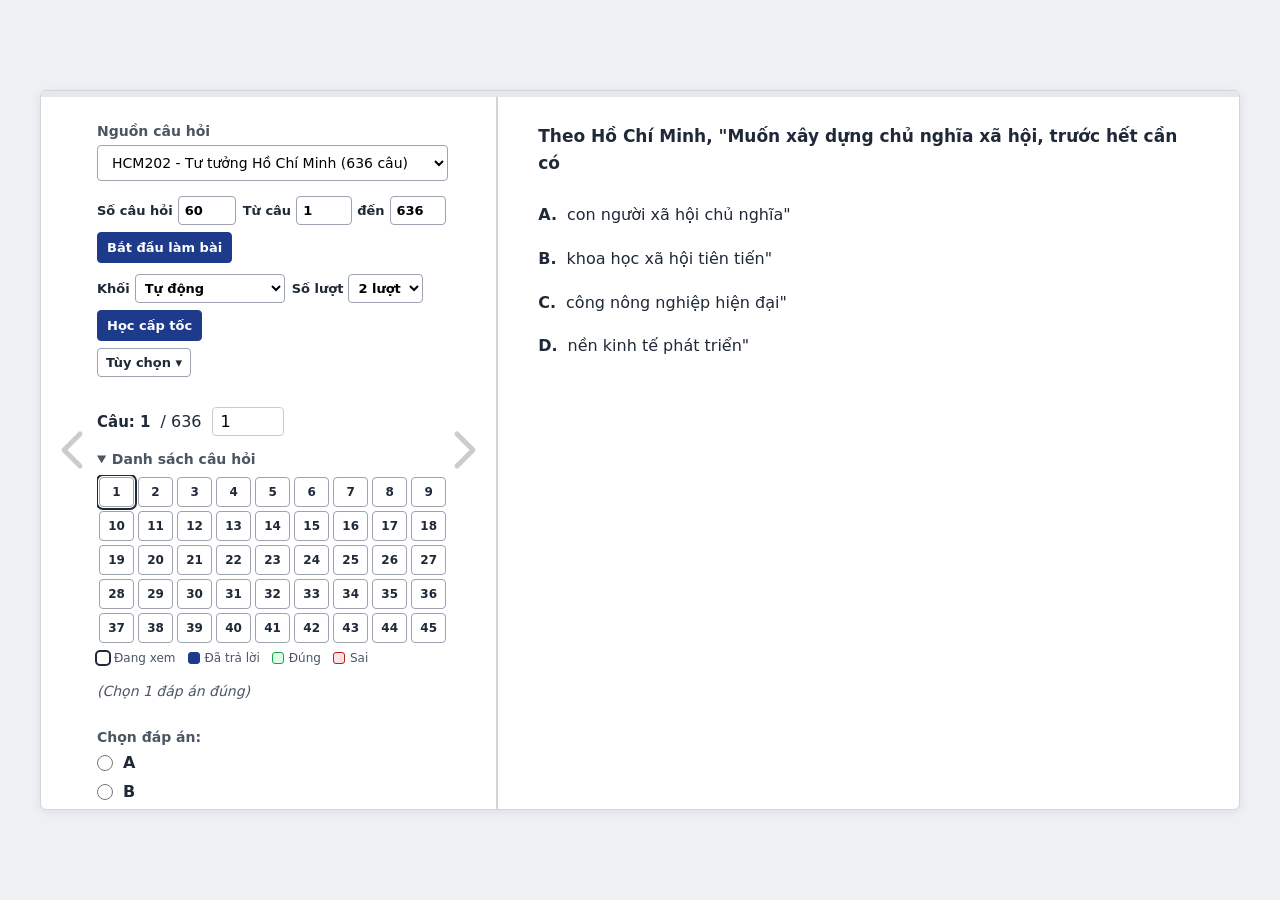
==== index.html @ 564afc1a "fix: recheck MLN131 against the textbook, clean up typos - 3 answers corrected (working class econom" ====
<!doctype html>
<html lang="vi">
<head>
  <meta charset="UTF-8">
  <meta name="viewport" content="width=device-width, initial-scale=1.0">
  <link rel="icon" href="favicon.svg" type="image/svg+xml">
  <meta name="description" content="Hệ thống ôn tập và thi thử trắc nghiệm các môn Lý luận chính trị.">
  <title>Ôn tập trắc nghiệm Lý luận chính trị</title>
  <link rel="stylesheet" href="styles.css?v=c597a8c64cdb">
  <script src="sources.js?v=d8e54067b024" defer></script>
  <script src="app.js?v=4b1b5e78c3e7" type="module"></script>
</head>
<body>
  <main id="quizContainer" class="quiz-container" aria-label="Hệ thống ôn tập trắc nghiệm Lý luận chính trị">
    <div class="progress-track" aria-label="Tiến độ làm bài">
      <div id="progressBar" class="progress-bar" role="progressbar" aria-valuemin="0" aria-valuemax="100" aria-valuenow="0"></div>
    </div>
    <button class="nav-btn prev-btn" id="prevBtn" type="button" aria-label="Câu trước">
      <svg class="nav-icon" viewBox="0 0 24 24" fill="none" stroke="currentColor" stroke-linecap="round" stroke-linejoin="round" stroke-width="2.5" aria-hidden="true"><path d="m14.5 4-8 8 8 8" /></svg>
    </button>

    <section class="left-panel" aria-label="Trả lời câu hỏi">
      <div class="source-container">
        <label class="source-label" for="sourceSelect">Nguồn câu hỏi</label>
        <select id="sourceSelect" class="source-select" aria-label="Chọn nguồn câu hỏi"></select>
      </div>

      <div class="exam-actions" aria-label="Chế độ thi">
        <label id="examCountControl" class="exam-count-control" for="examCountInput">
          Số câu hỏi
          <input id="examCountInput" type="number" min="1" step="1" value="60" inputmode="numeric" aria-label="Số câu hỏi của bài thi thử">
        </label>
        <label id="examRangeControl" class="exam-count-control" for="examFromInput">
          Từ câu
          <input id="examFromInput" type="number" min="1" step="1" inputmode="numeric" aria-label="Từ câu số">
          đến
          <input id="examToInput" type="number" min="1" step="1" inputmode="numeric" aria-label="Đến câu số">
        </label>
        <button id="startExamBtn" class="exam-btn" type="button">Bắt đầu làm bài</button>
        <button id="submitExamBtn" class="exam-btn exam-btn-submit" type="button" hidden>Nộp bài</button>
        <button id="exitExamBtn" class="exam-btn exam-btn-exit" type="button" hidden>Kết thúc bài thi</button>
      </div>

      <div id="rushControls" class="rush-actions" aria-label="Chế độ học cấp tốc">
        <label id="rushBlockControl" class="exam-count-control" for="rushBlockSelect">
          Khối
          <select id="rushBlockSelect" class="rush-block-select" aria-label="Chọn khối câu hỏi"></select>
        </label>
        <label id="rushPassesControl" class="exam-count-control" for="rushPassesSelect">
          Số lượt
          <select id="rushPassesSelect" class="rush-block-select" aria-label="Chọn số lượt học mỗi khối">
            <option value="2">2 lượt</option>
            <option value="1">1 lượt</option>
          </select>
        </label>
        <button id="startRushBtn" class="exam-btn" type="button">Học cấp tốc</button>
        <button id="exitRushBtn" class="exam-btn exam-btn-exit" type="button" hidden>Tạm dừng học cấp tốc</button>
      </div>
      <p id="rushStatus" class="rush-status" hidden></p>

      <details class="practice-options-menu">
        <summary>Tùy chọn</summary>
        <div class="practice-options-list">
          <button id="shuffleOptionsBtn" class="shuffle-options-btn" type="button" aria-pressed="false">Đảo thứ tự đáp án: Tắt</button>
          <button id="reshuffleOptionsBtn" class="shuffle-options-btn" type="button" hidden>Đảo lại thứ tự đáp án</button>
          <button id="retryIncorrectBtn" class="practice-btn practice-only" type="button">Làm lại câu sai</button>
          <button id="resetSourceBtn" class="practice-btn practice-btn-danger practice-only" type="button">Đặt lại toàn bộ tiến độ</button>
          <button id="resetRushBtn" class="practice-btn practice-btn-danger practice-only" type="button">Đặt lại tiến độ học cấp tốc</button>
        </div>
      </details>

      <div class="practice-actions" aria-label="Tùy chọn luyện tập">
        <button id="showAllBtn" class="practice-btn practice-btn-secondary" type="button" hidden>Quay lại toàn bộ câu hỏi</button>
      </div>
      <p id="practiceModeDisplay" class="practice-mode" hidden></p>

      <div class="jump-container">
        <span class="question-number-text" id="qNumberDisplay">Câu: 1</span>
        <span>/ <span id="totalQuestionsDisplay">0</span></span>
        <label class="sr-only" for="jumpInput">Đi tới câu</label>
        <input id="jumpInput" class="jump-input" type="number" placeholder="Đến câu" min="1" inputmode="numeric">
      </div>

      <details class="question-map" id="questionMapPanel" open>
        <summary>Danh sách câu hỏi</summary>
        <div class="question-map-grid" id="questionMap" role="group" aria-label="Danh sách câu hỏi"></div>
        <ul class="question-map-legend" aria-label="Chú thích">
          <li><span class="legend-swatch is-current"></span>Đang xem</li>
          <li><span class="legend-swatch is-answered"></span>Đã trả lời</li>
          <li><span class="legend-swatch is-correct"></span>Đúng</li>
          <li><span class="legend-swatch is-incorrect"></span>Sai</li>
        </ul>
      </details>

      <p class="instruction-text" id="instructionDisplay">(Chọn 1 đáp án đúng)</p>
      <div class="answer-section" id="dynamicAnswers" aria-label="Các đáp án"></div>

      <button class="nav-btn next-btn" id="nextBtn" type="button" aria-label="Câu sau">
        <svg class="nav-icon" viewBox="0 0 24 24" fill="none" stroke="currentColor" stroke-linecap="round" stroke-linejoin="round" stroke-width="2.5" aria-hidden="true"><path d="m14.5 4-8 8 8 8" /></svg>
      </button>
    </section>

    <div class="divider" aria-hidden="true"></div>

    <section class="right-panel" aria-label="Nội dung câu hỏi">
      <div class="question-content-text" id="qContentDisplay"></div>
      <div class="options-container" id="dynamicOptions"></div>
      <section id="resultBox" class="result-container" aria-live="polite" hidden>
        <div id="resultStatus" class="result-status"></div>
        <div id="correctAnswerDisplay" class="result-answer"></div>
        <div id="explanationDisplay" class="explanation"></div>
        <button id="rushContinueBtn" class="exam-btn rush-continue-btn" type="button" hidden>Tiếp tục</button>
      </section>
    </section>

  </main>

  <div id="examResultModal" class="modal-backdrop" hidden>
    <section class="exam-modal" role="dialog" aria-modal="true" aria-labelledby="examModalTitle" aria-describedby="examModalSummary">
      <div class="exam-modal-icon" aria-hidden="true">✓</div>
      <h2 id="examModalTitle" class="exam-modal-title">Kết quả bài thi</h2>
      <p id="examModalScore" class="exam-modal-score"></p>
      <p id="examModalSummary" class="exam-modal-summary"></p>
      <p id="examModalMessage" class="exam-modal-message"></p>
      <div class="exam-modal-actions">
        <button id="retryExamBtn" class="exam-btn exam-btn-retry" type="button">Làm lại câu sai</button>
        <button id="retakeExamBtn" class="exam-btn exam-btn-retake" type="button">Làm lại đề này</button>
        <button id="newExamBtn" class="exam-btn exam-btn-new" type="button">Làm đề mới</button>
        <button id="exitExamModalBtn" class="exam-btn exam-btn-exit" type="button">Kết thúc bài thi</button>
      </div>
    </section>
  </div>

  <div id="examConfirmModal" class="modal-backdrop" hidden>
    <section class="exam-modal exam-confirm-modal" role="dialog" aria-modal="true" aria-labelledby="examConfirmTitle" aria-describedby="examConfirmMessage">
      <h2 id="examConfirmTitle" class="exam-modal-title">Xác nhận</h2>
      <p id="examConfirmMessage" class="exam-modal-message"></p>
      <div class="exam-modal-actions">
        <button id="cancelExamConfirmBtn" class="exam-btn exam-btn-retake" type="button">Quay lại làm bài</button>
        <button id="acceptExamConfirmBtn" class="exam-btn exam-btn-submit" type="button">Xác nhận</button>
      </div>
    </section>
  </div>
</body>
</html>
---- styles.css ----
:root {
  color-scheme: light;
  font-family: 'Segoe UI', system-ui, -apple-system, Roboto, Arial, sans-serif;
  --ink: #1f2937;
  --muted: #4b5563;
  --line: #d1d5db;
  --accent: #1e3a8a;
  --accent-soft: #eff3fb;
}

* { box-sizing: border-box; }

[hidden] { display: none !important; }

body {
  min-height: 100vh;
  margin: 0;
  padding: 20px;
  display: flex;
  justify-content: center;
  align-items: center;
  color: var(--ink);
  background: #eef0f4;
}

button, input, select { font: inherit; }

.quiz-container {
  position: relative;
  display: flex;
  width: min(1200px, 100%);
  min-height: 600px;
  height: 80vh;
  overflow: hidden;
  background: #fff;
  border: 1px solid var(--line);
  border-radius: 6px;
  box-shadow: 0 2px 10px rgb(15 23 42 / 8%);
}

.progress-track {
  position: absolute;
  z-index: 3;
  top: 0;
  right: 0;
  left: 0;
  height: 6px;
  overflow: hidden;
  background: #e5e7eb;
}

.progress-bar {
  position: relative;
  height: 100%;
  width: 0;
  overflow: hidden;
  background: var(--accent);
  transition: width .35s ease;
}

.left-panel {
  position: relative;
  width: 38%;
  min-width: 320px;
  padding: 32px 48px 20px 56px;
  overflow-x: hidden;
  overflow-y: auto;
}

.right-panel {
  flex: 1;
  min-width: 0;
  padding: 32px 56px 20px 40px;
  overflow-y: auto;
}

.divider {
  width: 2px;
  flex: 0 0 2px;
  background: var(--line);
}

.nav-btn {
  position: absolute;
  z-index: 1;
  top: 50%;
  transform: translateY(-50%);
  padding: 0;
  border: 0;
  background: transparent;
  color: #ccc;
  cursor: pointer;
  transition: color .2s ease;
}

.nav-icon {
  display: block;
  width: 3rem;
  height: 3rem;
  fill: none;
  stroke: currentColor;
  stroke-linecap: round;
  stroke-linejoin: round;
  stroke-width: 2.5;
}

.nav-btn:hover:not(:disabled), .nav-btn:focus-visible { color: #888; }
.nav-btn:disabled { color: #eee; cursor: not-allowed; }
.prev-btn { left: 10px; }
.next-btn {
  right: 10px;
}
.next-btn .nav-icon { transform: scaleX(-1); }

.source-container { margin-bottom: 15px; }
.source-label { display: block; margin-bottom: 6px; font-size: 14px; font-weight: 600; color: var(--muted); }

.source-select {
  width: 100%;
  padding: 8px 10px;
  border: 1px solid #9ca3af;
  border-radius: 4px;
  background: #fff;
  font-size: 14px;
}

.source-select:disabled { color: #4b5563; background: #f3f4f6; cursor: not-allowed; }

.exam-actions { display: flex; flex-wrap: wrap; gap: 7px; margin-bottom: 15px; }
.exam-count-control {
  display: flex;
  align-items: center;
  gap: 5px;
  color: var(--ink);
  font-size: 13px;
  font-weight: 600;
  flex-wrap: wrap;
}
.exam-count-control input {
  width: 58px;
  padding: 6px;
  border: 1px solid #9ca3af;
  border-radius: 4px;
  font: inherit;
}
#examRangeControl input { width: 56px; }
.exam-count-control input:disabled { color: #6b7280; background: #f3f4f6; }

.exam-btn {
  padding: 7px 9px;
  border: 1px solid var(--accent);
  border-radius: 4px;
  background: var(--accent);
  color: #fff;
  font-size: 13px;
  font-weight: 600;
  cursor: pointer;
}

.exam-btn:hover:not(:disabled), .exam-btn:focus-visible { background: #172e6e; }
.exam-btn:disabled { opacity: .5; cursor: not-allowed; }
.exam-btn-submit { color: #fff; background: var(--accent); border-color: var(--accent); }
.exam-btn-retry, .exam-btn-retake, .exam-btn-new { color: var(--accent); background: #fff; border-color: var(--accent); }
.exam-btn-retry:hover:not(:disabled), .exam-btn-retake:hover:not(:disabled), .exam-btn-new:hover:not(:disabled),
.exam-btn-retry:focus-visible, .exam-btn-retake:focus-visible, .exam-btn-new:focus-visible { background: var(--accent-soft); }
.exam-btn-exit { color: #991b1b; background: #fff; border-color: #b91c1c; }
.exam-btn-exit:hover:not(:disabled), .exam-btn-exit:focus-visible { background: #fef2f2; }

.exam-mode .exam-btn-submit,
.exam-mode .exam-actions > .exam-btn-exit {
  position: absolute;
  z-index: 4;
  bottom: 18px;
  min-width: 108px;
  padding: 9px 13px;
  box-shadow: 0 2px 8px rgb(0 0 0 / 14%);
}

.exam-mode .exam-btn-submit { right: 18px; }
.exam-mode .exam-actions > .exam-btn-exit { left: 18px; }

/* Máy tính: hai nút nằm trong thanh dính ở đáy cột trái, không đè lên đáp án. */
@media (min-width: 721px) {
  .exam-mode .left-panel { display: flex; flex-direction: column; padding-bottom: 0; }
  .exam-mode .left-panel > * { flex-shrink: 0; }
  .exam-mode .exam-actions {
    position: sticky;
    bottom: 0;
    z-index: 4;
    order: 99;
    display: flex;
    justify-content: space-between;
    margin: auto -48px 0 -56px;
    padding: 10px 48px 12px 56px;
    background: #fff;
    border-top: 1px solid var(--line);
  }
  .exam-mode .exam-btn-submit,
  .exam-mode .exam-actions > .exam-btn-exit { position: static; box-shadow: none; }
  .exam-mode .exam-actions > .exam-btn-exit { order: 1; }
  .exam-mode .exam-btn-submit { order: 2; }
}

.exam-mode .practice-actions,
.exam-mode .jump-container,
.exam-mode .rush-actions { display: none; }
.exam-mode .practice-only { display: none; }

/* Trong lúc thi, nguồn câu hỏi đã bị khóa; thu gọn cột trái để đáp án hiện đủ mà không phải cuộn. */
@media (min-width: 721px) {
  .exam-mode .source-container { display: none; }
  .exam-mode .question-map-grid { max-height: 124px; }
}

.exam-mode .question-content-text { margin-top: 4px; }

.modal-backdrop {
  position: fixed;
  z-index: 50;
  inset: 0;
  display: grid;
  place-items: center;
  padding: 20px;
  background: rgb(15 23 42 / 58%);
  backdrop-filter: blur(3px);
}

.modal-backdrop[hidden] { display: none; }

.exam-modal {
  width: min(440px, 100%);
  padding: 28px;
  border: 1px solid #d1d5db;
  border-radius: 8px;
  background: #fff;
  box-shadow: 0 24px 70px rgb(0 0 0 / 28%);
  text-align: center;
  animation: modal-enter .22s ease-out;
}

.exam-modal-icon {
  display: grid;
  place-items: center;
  width: 52px;
  height: 52px;
  margin: 0 auto 14px;
  border-radius: 50%;
  color: #fff;
  background: var(--accent);
  font-size: 28px;
  font-weight: 700;
}

.exam-modal-title { margin: 0 0 8px; color: #111827; font-size: 22px; }
.exam-modal-score { margin: 0 0 8px; color: var(--accent); font-size: 30px; font-weight: 700; }
.exam-modal-summary { margin: 0 0 8px; color: #374151; font-weight: 700; }
.exam-modal-message { margin: 0 0 20px; color: #6b7280; font-size: 14px; line-height: 1.5; }
.exam-modal-actions { display: flex; justify-content: center; flex-wrap: wrap; gap: 10px; }
.exam-modal-actions .exam-btn { padding: 9px 13px; }
.exam-confirm-modal { max-width: 390px; }
.exam-confirm-modal .exam-modal-message { color: #374151; font-size: 15px; white-space: pre-line; }

@keyframes modal-enter {
  from { opacity: 0; transform: translateY(8px) scale(.98); }
}

.rush-actions { display: flex; flex-wrap: wrap; align-items: center; gap: 7px; margin: -4px 0 15px; }
.rush-actions[hidden] { display: none; }
.rush-block-select { max-width: 150px; padding: 5px; border: 1px solid #9ca3af; border-radius: 4px; background: #fff; font: inherit; font-size: 13px; }
.rush-status { margin: 0 0 14px; color: var(--accent); font-size: 14px; font-weight: 600; }
.rush-mode .exam-actions,
.rush-mode .practice-options-menu,
.rush-mode .practice-actions,
.rush-mode .practice-mode,
.rush-mode .jump-container,
.rush-mode .question-map { display: none; }
.rush-continue-btn { margin-top: 12px; }
.rush-unsure-btn {
  margin: 6px 0 0 8px;
  padding: 6px 10px;
  border: 1px solid #9ca3af;
  border-radius: 4px;
  color: var(--ink);
  background: #fff;
  font-size: 13px;
  font-weight: 600;
  cursor: pointer;
}
.rush-unsure-btn:hover, .rush-unsure-btn:focus-visible { background: #f3f4f6; }
.practice-actions { display: flex; flex-wrap: wrap; gap: 7px; margin-bottom: 15px; }

.practice-options-menu { position: relative; width: fit-content; margin: -8px 0 15px; }
.practice-options-menu summary {
  padding: 6px 8px;
  border: 1px solid #9ca3af;
  border-radius: 4px;
  color: var(--ink);
  background: #fff;
  font-size: 13px;
  font-weight: 600;
  cursor: pointer;
  list-style: none;
}
.practice-options-menu summary::-webkit-details-marker { display: none; }
.practice-options-menu summary::after { content: ' ▾'; }
.practice-options-menu[open] summary::after { content: ' ▴'; }
.practice-options-menu summary:hover, .practice-options-menu summary:focus-visible { border-color: #4b5563; background: #f9fafb; }
.practice-options-list {
  position: absolute;
  z-index: 5;
  top: calc(100% + 6px);
  left: 0;
  display: grid;
  min-width: 180px;
  padding: 6px;
  border: 1px solid #d1d5db;
  border-radius: 6px;
  background: #fff;
  box-shadow: 0 8px 20px rgb(0 0 0 / 14%);
  gap: 4px;
}
.practice-options-list .practice-btn, .practice-options-list .shuffle-options-btn { width: 100%; text-align: left; }
.shuffle-options-btn {
  padding: 6px 8px;
  border: 1px solid #9ca3af;
  border-radius: 4px;
  color: var(--ink);
  background: #fff;
  font-size: 13px;
  font-weight: 600;
  cursor: pointer;
}
.shuffle-options-btn:hover, .shuffle-options-btn:focus-visible { background: #f3f4f6; }
.shuffle-options-btn[aria-pressed="true"] { color: #fff; background: var(--accent); border-color: var(--accent); }

.practice-btn {
  padding: 6px 8px;
  border: 1px solid #9ca3af;
  border-radius: 4px;
  background: #fff;
  color: var(--ink);
  font-size: 13px;
  font-weight: 600;
  cursor: pointer;
}

.practice-btn:hover:not(:disabled), .practice-btn:focus-visible { border-color: #4b5563; background: #f9fafb; }
.practice-btn:disabled { opacity: .5; cursor: not-allowed; }
.practice-btn-danger { color: #991b1b; border-color: #fca5a5; }
.practice-btn-danger:hover:not(:disabled), .practice-btn-danger:focus-visible { background: #fef2f2; }
.practice-btn-secondary { color: var(--accent); border-color: var(--accent); }
.practice-mode { margin: -7px 0 12px; color: var(--accent); font-size: 13px; font-weight: 600; }

.jump-container { display: flex; flex-wrap: wrap; align-items: center; gap: 6px 10px; margin-bottom: 15px; white-space: nowrap; }
.question-number-text { font-size: 15px; font-weight: 700; }

.jump-input {
  width: 72px;
  padding: 4px 8px;
  border: 1px solid #ccc;
  border-radius: 4px;
}

.question-map { margin: 0 0 18px; }
.question-map summary {
  margin-bottom: 8px;
  color: var(--muted);
  font-size: 14px;
  font-weight: 600;
  cursor: pointer;
}
.question-map-grid {
  position: relative;
  display: grid;
  grid-template-columns: repeat(auto-fill, minmax(34px, 1fr));
  gap: 4px;
  max-height: 168px;
  padding: 2px;
  overflow-y: auto;
}
.question-map-cell {
  height: 30px;
  padding: 0;
  border: 1px solid #9ca3af;
  border-radius: 4px;
  color: var(--ink);
  background: #fff;
  font-size: 12px;
  font-weight: 600;
  cursor: pointer;
}
.question-map-cell:hover { background: #f3f4f6; }
.question-map-cell.is-answered { color: #fff; background: var(--accent); border-color: var(--accent); }
.question-map-cell.is-correct { color: #14532d; background: #dcfce7; border-color: #16a34a; }
.question-map-cell.is-incorrect { color: #7f1d1d; background: #fee2e2; border-color: #b91c1c; }
.question-map-cell.is-current { outline: 2px solid var(--ink); outline-offset: 1px; }
.question-map-legend { display: flex; flex-wrap: wrap; gap: 4px 12px; margin: 8px 0 0; padding: 0; color: var(--muted); font-size: 12px; list-style: none; }
.question-map-legend li { display: flex; align-items: center; gap: 5px; }
.legend-swatch { width: 12px; height: 12px; border: 1px solid #9ca3af; border-radius: 3px; background: #fff; }
.legend-swatch.is-current { outline: 2px solid var(--ink); outline-offset: 0; border-color: transparent; }
.legend-swatch.is-answered { background: var(--accent); border-color: var(--accent); }
.legend-swatch.is-correct { background: #dcfce7; border-color: #16a34a; }
.legend-swatch.is-incorrect { background: #fee2e2; border-color: #b91c1c; }
.exam-mode .jump-container { display: none; }
.instruction-text { margin: 0 0 30px; color: var(--muted); font-size: 14px; font-style: italic; }
.question-content-text { margin-bottom: 20px; font-size: 17px; font-weight: 600; line-height: 1.6; }
.question-text-part { white-space: pre-line; }
.question-content-text pre {
  margin: 12px 0;
  padding: 14px 16px;
  overflow-x: auto;
  color: #e5e7eb;
  background: #111827;
  border: 1px solid #374151;
  border-radius: 8px;
  font: 13px/1.55 Consolas, "Courier New", monospace;
  font-weight: 400;
  tab-size: 2;
  white-space: pre;
}
.question-content-text code { font: inherit; }
.question-image {
  display: block;
  width: min(100%, 760px);
  max-height: 520px;
  margin: 12px auto;
  object-fit: contain;
  border: 1px solid #d1d5db;
  border-radius: 8px;
  background: #fff;
}
.answer-section { margin-top: 20px; }
.answer-heading { margin: 0 0 8px; font-size: 14px; font-weight: 600; color: var(--muted); }

.answer-row { display: flex; align-items: center; gap: 10px; margin-bottom: 10px; cursor: pointer; }
.answer-row input { width: 16px; height: 16px; margin: 0; cursor: pointer; }
.answer-label { font-size: 16px; font-weight: 700; }
.clear-answer-btn {
  margin-top: 4px;
  padding: 6px 10px;
  color: #991b1b;
  background: #fff;
  border: 1px solid #fca5a5;
  border-radius: 4px;
  font: inherit;
  font-size: 13px;
  font-weight: 700;
  cursor: pointer;
}
.clear-answer-btn:hover:not(:disabled), .clear-answer-btn:focus-visible { background: #fef2f2; }
.clear-answer-btn:disabled { opacity: .5; cursor: not-allowed; }

.option-text { display: flex; gap: 10px; margin: 0 -8px 8px; padding: 5px 8px; border-radius: 4px; font-size: 16px; line-height: 1.6; white-space: pre-line; }
.option-letter { flex: 0 0 auto; font-weight: 700; }
.option-text.is-correct-option { background: #f0fdf4; box-shadow: inset 3px 0 0 #16a34a; }
.option-text.is-wrong-option { background: #fef2f2; box-shadow: inset 3px 0 0 #b91c1c; }

.result-container { margin-top: 20px; padding: 15px; border: 1px solid transparent; border-left-width: 4px; border-radius: 4px; }
.result-status { margin-bottom: 4px; font-weight: 700; }
.result-answer { font-size: 14px; }
.result-correct { color: #14532d; background: #f0fdf4; border-color: #16a34a; }
.result-incorrect { color: #7f1d1d; background: #fef2f2; border-color: #b91c1c; }
.exam-summary { color: #1e3a8a; background: #eff6ff; border-color: #93c5fd; }
.explanation { margin-top: 10px; font-size: 15px; line-height: 1.55; white-space: pre-line; }
.source-error { padding: 16px; color: #991b1b; background: #fee2e2; border: 1px solid #f87171; border-radius: 4px; }

.sr-only {
  position: absolute;
  width: 1px;
  height: 1px;
  padding: 0;
  margin: -1px;
  overflow: hidden;
  clip: rect(0, 0, 0, 0);
  white-space: nowrap;
  border: 0;
}

@media (max-width: 720px) {
  body { padding: 0; align-items: stretch; }
  .quiz-container { min-height: 100vh; height: auto; padding: 28px 0 96px; border: 0; border-radius: 0; flex-direction: column; }
  .right-panel { width: 100%; padding: 20px 52px; overflow: visible; }
  /* Câu hỏi hiển thị trước ô chọn đáp án: các khối của cột trái được xếp lại theo thứ tự đọc. */
  .left-panel { display: contents; }
  .left-panel > :not(.nav-btn) { margin-right: 52px; margin-left: 52px; }
  .source-container { order: 1; }
  .exam-actions { order: 2; }
  .practice-options-menu, .practice-actions, .practice-mode { order: 3; }
  .jump-container { order: 4; }
  .question-map { order: 5; }
  .divider { order: 6; width: 100%; height: 2px; flex: 0 0 2px; }
  .right-panel { order: 7; }
  .instruction-text { order: 8; margin-bottom: 12px; }
  .answer-section { order: 9; }
  .nav-btn { position: fixed; top: auto; bottom: 18px; transform: none; padding: 8px 12px; border-radius: 999px; background: rgb(255 255 255 / 90%); box-shadow: 0 1px 4px rgb(0 0 0 / 20%); }
  .prev-btn { left: 12px; }
  .next-btn { right: 12px; }
  .exam-mode .nav-btn { bottom: 70px; }
  /* Chừa chỗ cho nút điều hướng (cao ~64px) nằm trên hai nút Nộp bài / Kết thúc. */
  .exam-mode.quiz-container { padding-bottom: 150px; }
  .rush-actions { order: 2; }
  .rush-status { order: 4; }
  .exam-mode .exam-btn-submit, .exam-mode .exam-actions > .exam-btn-exit { position: fixed; bottom: 14px; }
  .exam-modal { padding: 24px 20px; }
}
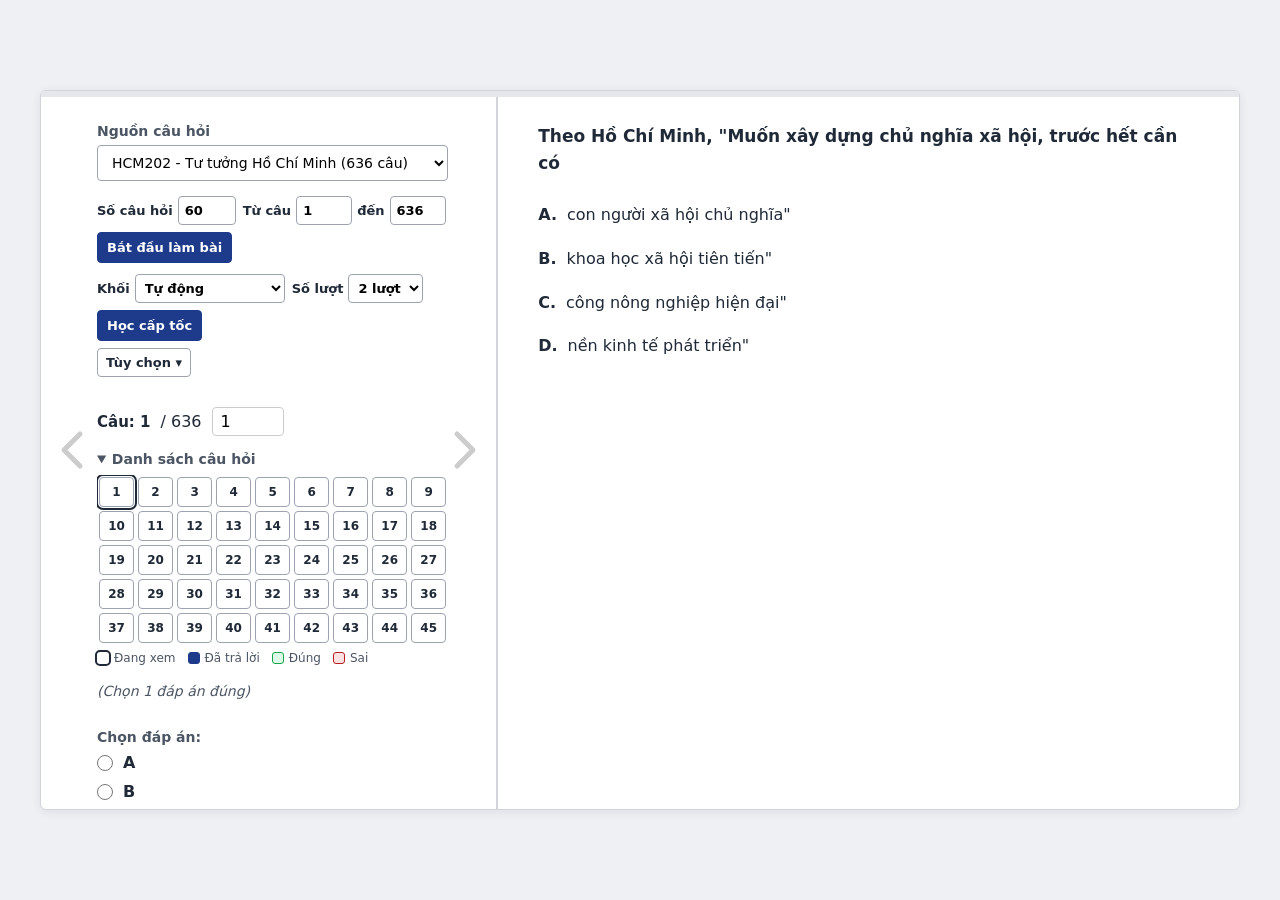
==== commit f7b2451f: "fix: keep the source selector visible during exams Co-Authored-By: Claude Opus 5.5 <noreply@anthropi" ====
--- a/index.html
+++ b/index.html
@@ -6,8 +6,8 @@
   <link rel="icon" href="favicon.svg" type="image/svg+xml">
   <meta name="description" content="Hệ thống ôn tập và thi thử trắc nghiệm các môn Lý luận chính trị.">
   <title>Ôn tập trắc nghiệm Lý luận chính trị</title>
-  <link rel="stylesheet" href="styles.css?v=c597a8c64cdb">
-  <script src="sources.js?v=d8e54067b024" defer></script>
+  <link rel="stylesheet" href="styles.css?v=749ed2adb613">
+  <script src="sources.js?v=50a12a3810f3" defer></script>
   <script src="app.js?v=4b1b5e78c3e7" type="module"></script>
 </head>
 <body>
--- a/styles.css
+++ b/styles.css
@@ -206,9 +206,8 @@
 .exam-mode .rush-actions { display: none; }
 .exam-mode .practice-only { display: none; }
 
-/* Trong lúc thi, nguồn câu hỏi đã bị khóa; thu gọn cột trái để đáp án hiện đủ mà không phải cuộn. */
+/* Trong lúc thi, thu gọn danh sách câu để đáp án hiện đủ mà không phải cuộn. */
 @media (min-width: 721px) {
-  .exam-mode .source-container { display: none; }
   .exam-mode .question-map-grid { max-height: 124px; }
 }
 
